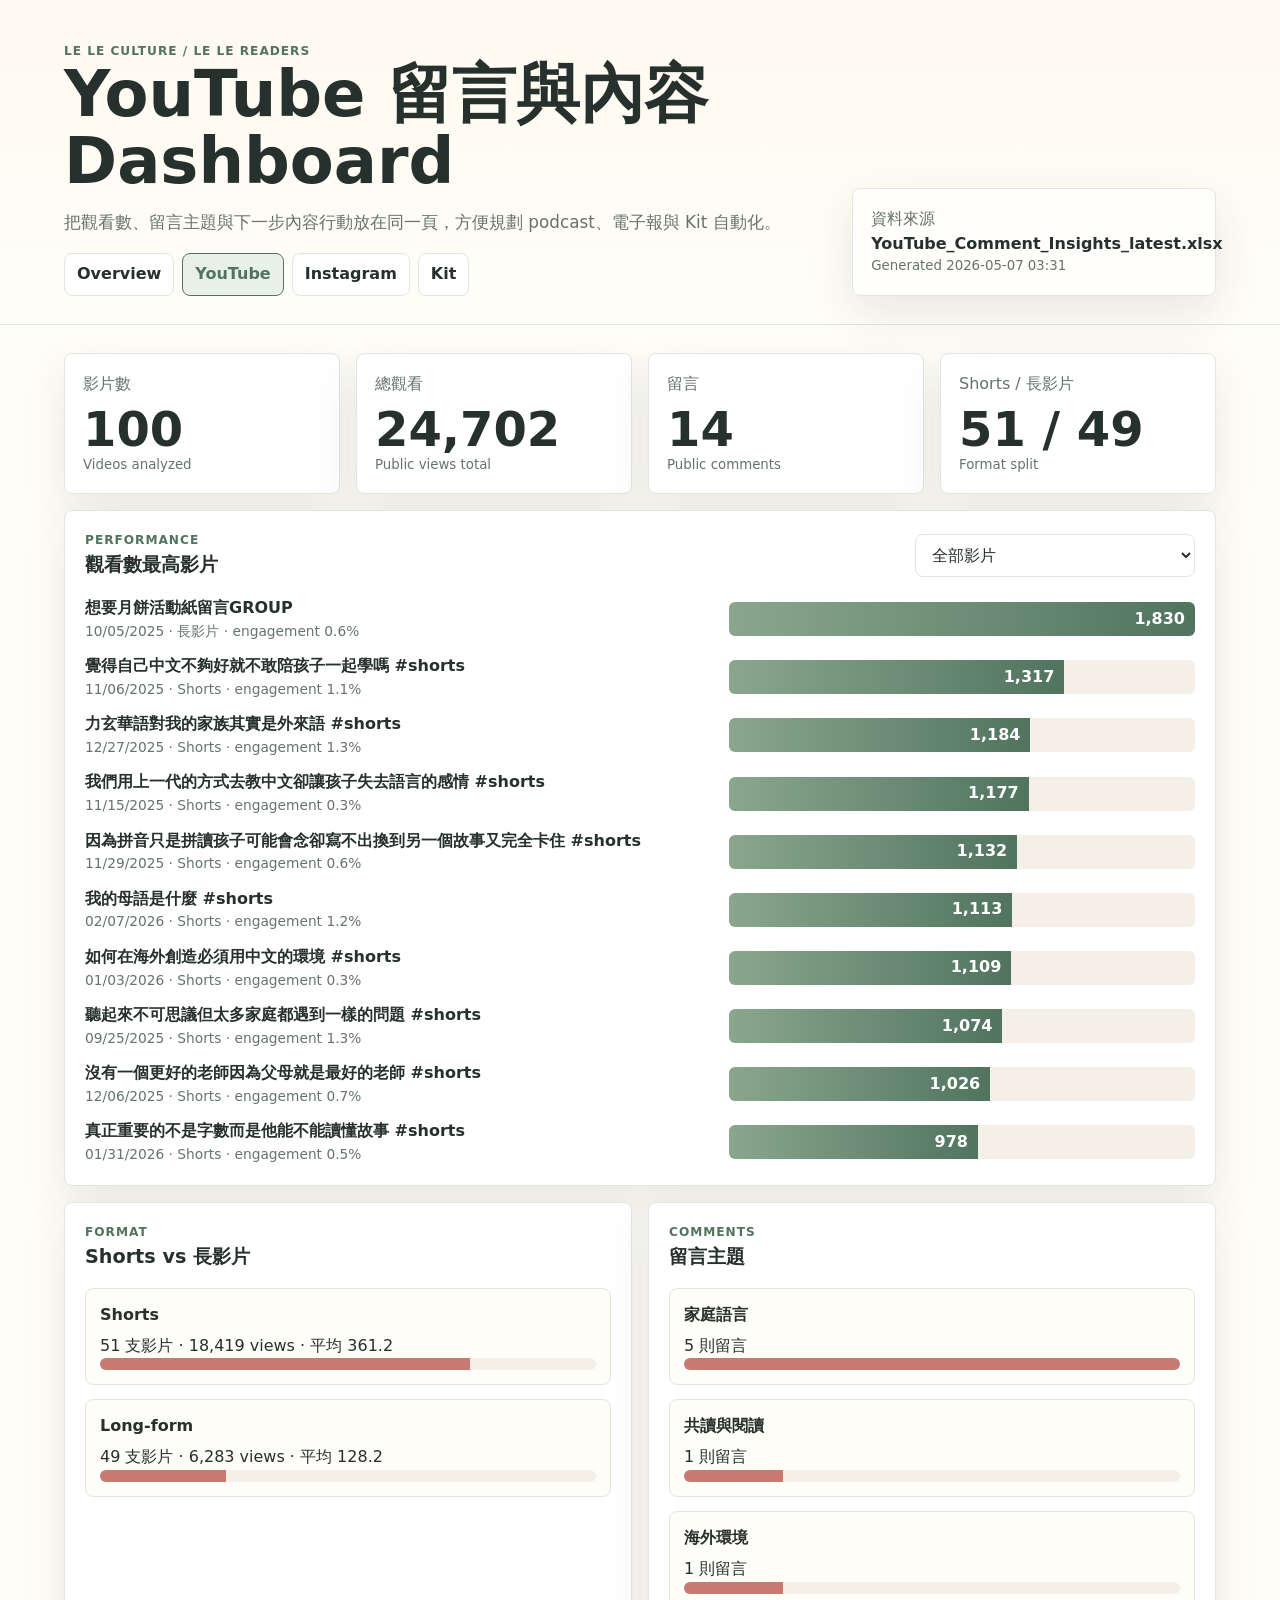
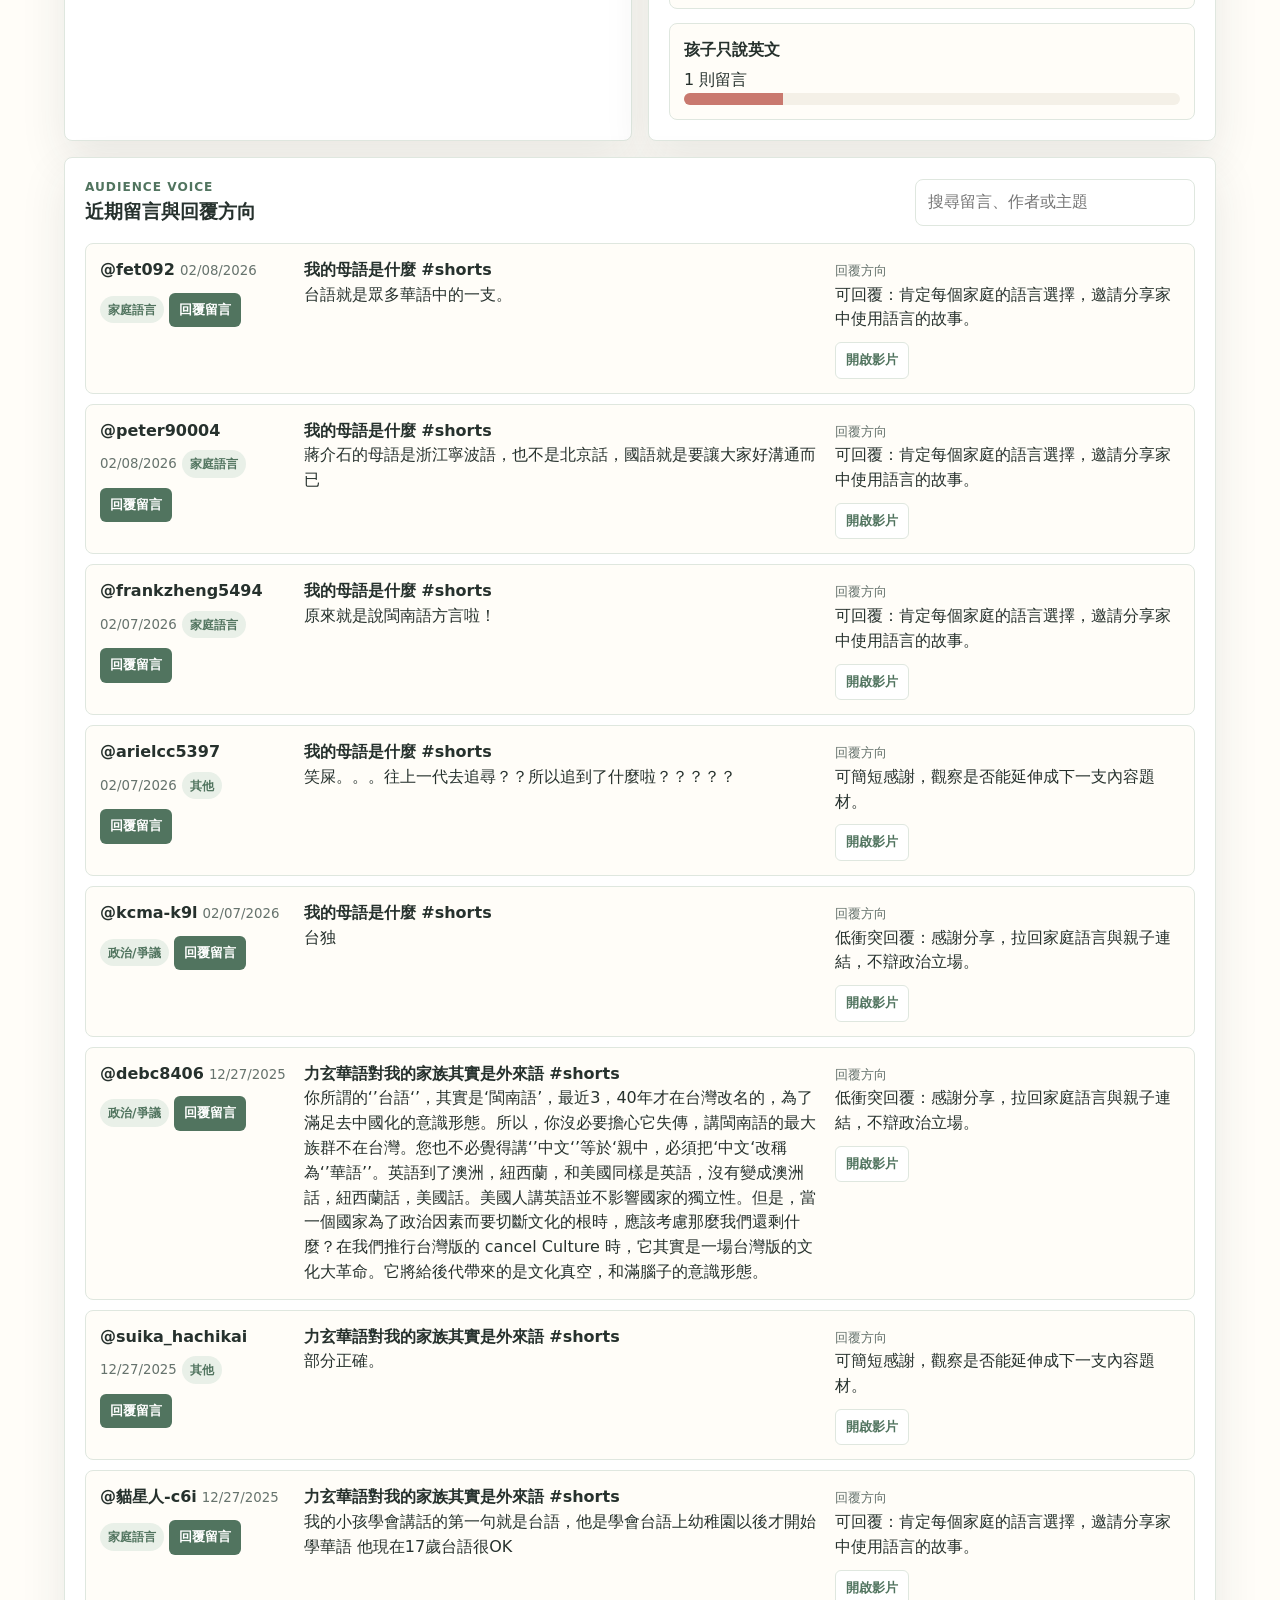
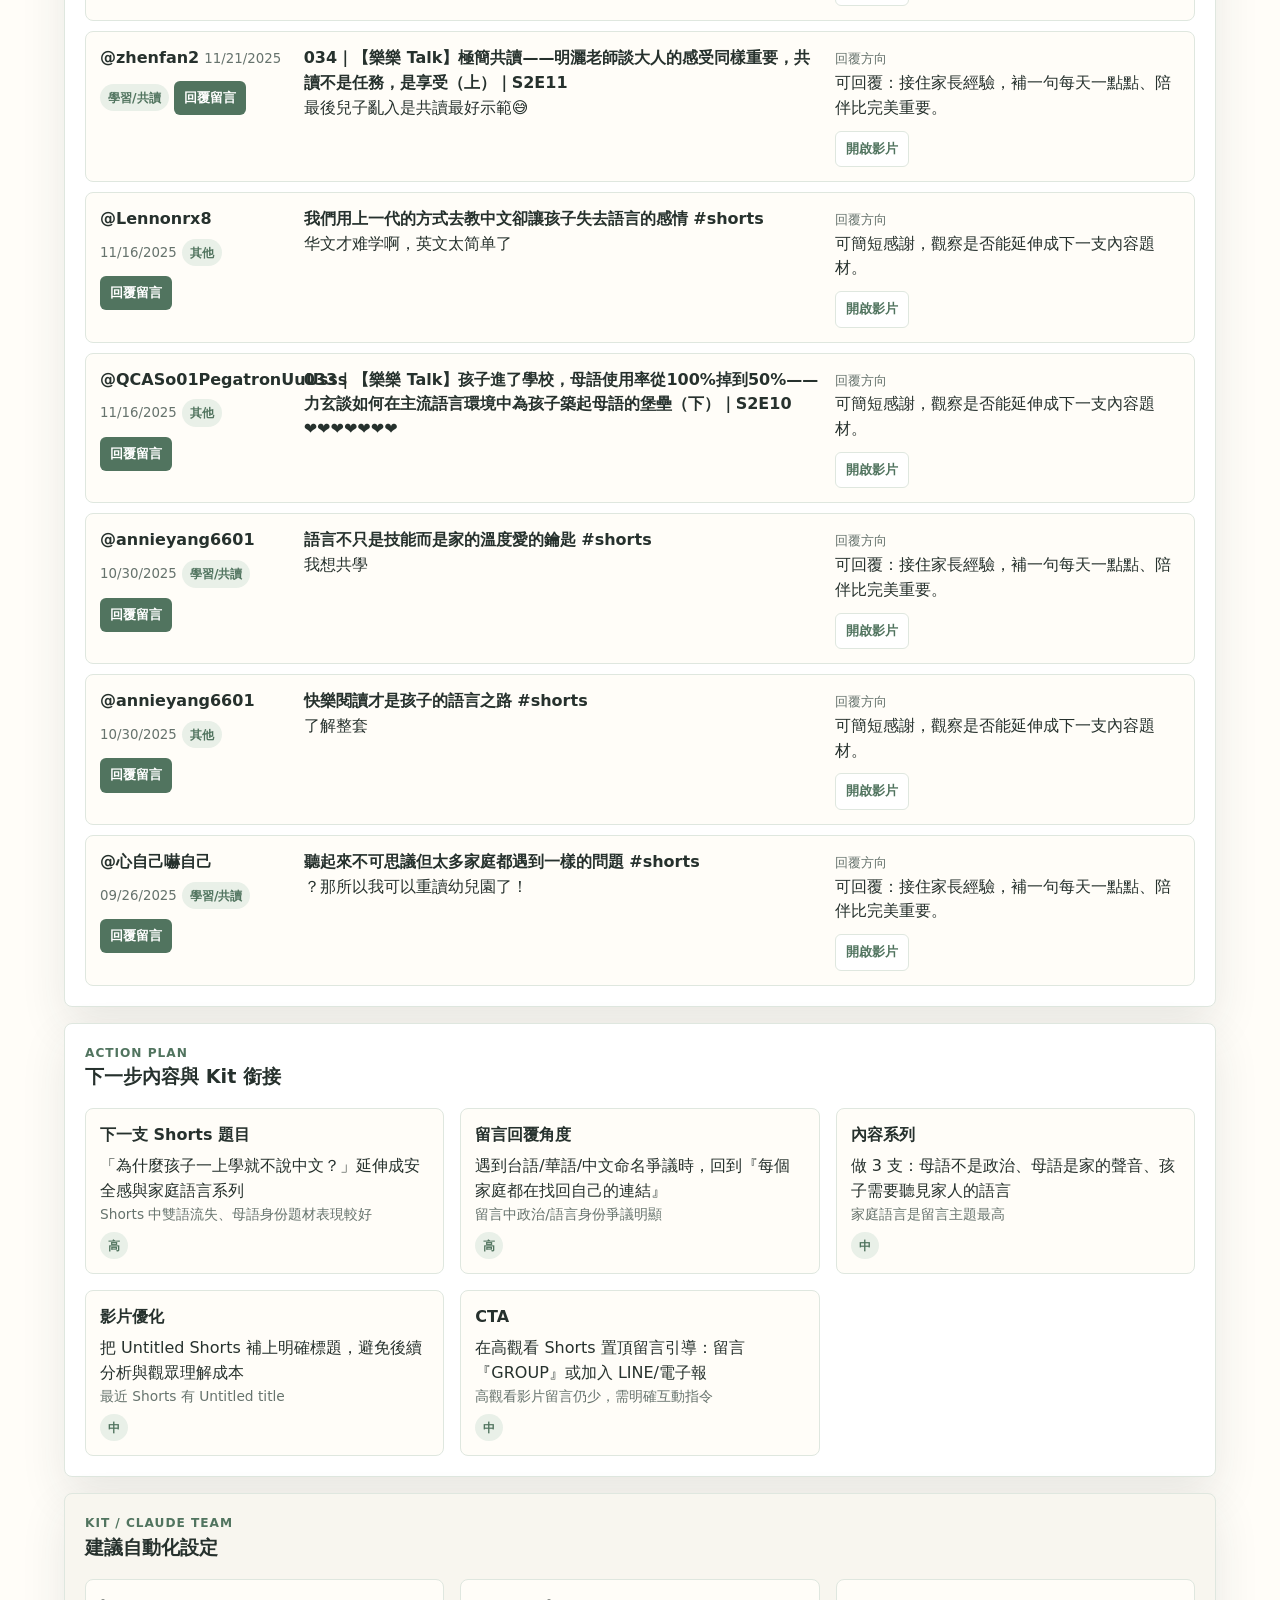
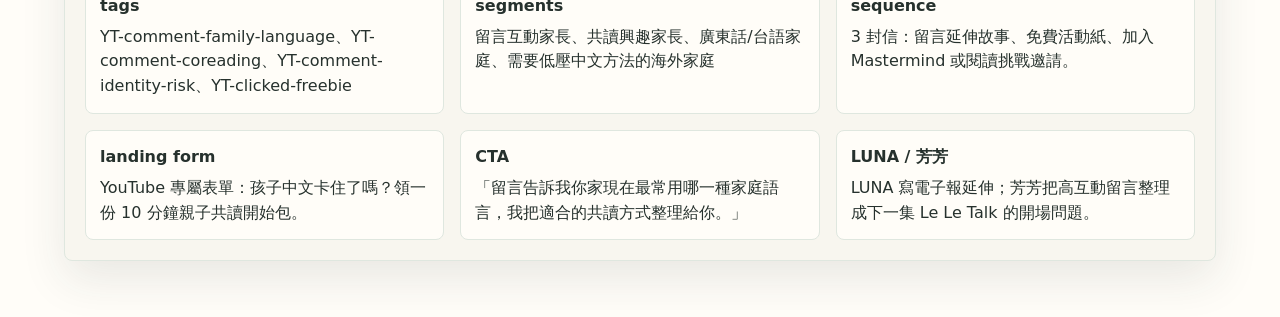
==== youtube.html @ 88800049 "Add growth dashboard pages and Kit integration" ====
<!doctype html>
<html lang="zh-Hant">
  <head>
    <meta charset="utf-8">
    <meta name="viewport" content="width=device-width, initial-scale=1">
    <title>Le Le Culture YouTube Dashboard</title>
    <link rel="stylesheet" href="styles.css">
  </head>
  <body>
    <header class="topbar">
      <div>
        <p class="eyebrow">Le Le Culture / Le Le Readers</p>
        <h1>YouTube 留言與內容 Dashboard</h1>
        <p class="subtitle">把觀看數、留言主題與下一步內容行動放在同一頁，方便規劃 podcast、電子報與 Kit 自動化。</p>
      </div>
      <div class="source-card">
        <span>資料來源</span>
        <strong id="sourceWorkbook">YouTube insights workbook</strong>
        <small id="generatedAt"></small>
      </div>
    </header>

    <main>
      <section class="kpi-grid" aria-label="關鍵數據">
        <article class="kpi"><span>影片數</span><strong id="kpiVideos">0</strong><small>Videos analyzed</small></article>
        <article class="kpi"><span>總觀看</span><strong id="kpiViews">0</strong><small>Public views total</small></article>
        <article class="kpi"><span>留言</span><strong id="kpiComments">0</strong><small>Public comments</small></article>
        <article class="kpi"><span>Shorts / 長影片</span><strong id="kpiFormats">0 / 0</strong><small>Format split</small></article>
      </section>

      <section class="dashboard-grid">
        <article class="panel wide">
          <div class="panel-heading">
            <div>
              <p class="eyebrow">Performance</p>
              <h2>觀看數最高影片</h2>
            </div>
            <select id="formatFilter" aria-label="篩選影片格式">
              <option value="all">全部影片</option>
              <option value="Yes">只看 Shorts</option>
              <option value="No">只看長影片</option>
            </select>
          </div>
          <div id="topVideosChart" class="bar-list"></div>
        </article>

        <article class="panel">
          <div class="panel-heading">
            <div>
              <p class="eyebrow">Format</p>
              <h2>Shorts vs 長影片</h2>
            </div>
          </div>
          <div id="formatChart" class="format-chart"></div>
        </article>

        <article class="panel">
          <div class="panel-heading">
            <div>
              <p class="eyebrow">Comments</p>
              <h2>留言主題</h2>
            </div>
          </div>
          <div id="themeList" class="theme-list"></div>
        </article>

        <article class="panel wide">
          <div class="panel-heading">
            <div>
              <p class="eyebrow">Audience Voice</p>
              <h2>近期留言與回覆方向</h2>
            </div>
            <input id="commentSearch" type="search" placeholder="搜尋留言、作者或主題">
          </div>
          <div id="commentsTable" class="comment-table"></div>
        </article>

        <article class="panel wide">
          <div class="panel-heading">
            <div>
              <p class="eyebrow">Action Plan</p>
              <h2>下一步內容與 Kit 銜接</h2>
            </div>
          </div>
          <div id="actionIdeas" class="ideas-grid"></div>
        </article>

        <article class="panel wide muted-panel">
          <div class="panel-heading">
            <div>
              <p class="eyebrow">Kit / Claude Team</p>
              <h2>建議自動化設定</h2>
            </div>
          </div>
          <div class="automation-grid">
            <div>
              <strong>tags</strong>
              <p>YT-comment-family-language、YT-comment-coreading、YT-comment-identity-risk、YT-clicked-freebie</p>
            </div>
            <div>
              <strong>segments</strong>
              <p>留言互動家長、共讀興趣家長、廣東話/台語家庭、需要低壓中文方法的海外家庭</p>
            </div>
            <div>
              <strong>sequence</strong>
              <p>3 封信：留言延伸故事、免費活動紙、加入 Mastermind 或閱讀挑戰邀請。</p>
            </div>
            <div>
              <strong>landing form</strong>
              <p>YouTube 專屬表單：孩子中文卡住了嗎？領一份 10 分鐘親子共讀開始包。</p>
            </div>
            <div>
              <strong>CTA</strong>
              <p>「留言告訴我你家現在最常用哪一種家庭語言，我把適合的共讀方式整理給你。」</p>
            </div>
            <div>
              <strong>LUNA / 芳芳</strong>
              <p>LUNA 寫電子報延伸；芳芳把高互動留言整理成下一集 Le Le Talk 的開場問題。</p>
            </div>
          </div>
        </article>
      </section>
    </main>

    <script src="data/youtube-dashboard-data.js"></script>
    <script src="app.js"></script>
  </body>
</html>
---- styles.css ----
:root {
  --ink: #26312d;
  --muted: #66736d;
  --line: #dfe7df;
  --paper: #fffdf8;
  --soft: #f4f0e7;
  --green: #51745f;
  --sage: #8aa78e;
  --rose: #c9796f;
  --gold: #d8a34a;
  --blue: #577f9b;
  --shadow: 0 18px 45px rgba(38, 49, 45, 0.1);
}

* {
  box-sizing: border-box;
}

body {
  margin: 0;
  background: var(--paper);
  color: var(--ink);
  font-family: "Inter", "Noto Sans TC", "Microsoft JhengHei", system-ui, sans-serif;
  line-height: 1.55;
}

.topbar {
  display: flex;
  justify-content: space-between;
  gap: 28px;
  padding: 42px clamp(18px, 5vw, 64px) 28px;
  border-bottom: 1px solid var(--line);
  background: linear-gradient(180deg, #fffaf0 0%, #fffdf8 100%);
}

h1,
h2,
p {
  margin: 0;
}

h1 {
  max-width: 820px;
  font-size: clamp(2rem, 5vw, 4.5rem);
  line-height: 1.05;
  letter-spacing: 0;
}

h2 {
  font-size: 1.2rem;
}

.eyebrow {
  color: var(--green);
  font-size: 0.76rem;
  font-weight: 800;
  letter-spacing: 0.08em;
  text-transform: uppercase;
}

.subtitle {
  max-width: 760px;
  margin-top: 14px;
  color: var(--muted);
  font-size: 1.05rem;
}

.dashboard-nav {
  display: flex;
  flex-wrap: wrap;
  gap: 8px;
  margin-top: 18px;
}

.dashboard-nav a {
  display: inline-flex;
  align-items: center;
  min-height: 38px;
  padding: 8px 12px;
  border: 1px solid var(--line);
  border-radius: 8px;
  background: #fff;
  color: var(--ink);
  font-weight: 800;
  text-decoration: none;
}

.dashboard-nav a.active {
  border-color: var(--green);
  background: #e9f0e8;
  color: var(--green);
}

.source-card {
  min-width: min(320px, 100%);
  align-self: flex-end;
  padding: 18px;
  border: 1px solid var(--line);
  border-radius: 8px;
  background: #ffffffb8;
  box-shadow: var(--shadow);
}

.source-card span,
.source-card small {
  display: block;
  color: var(--muted);
}

main {
  padding: 28px clamp(18px, 5vw, 64px) 56px;
}

.kpi-grid,
.dashboard-grid,
.automation-grid,
.ideas-grid {
  display: grid;
  gap: 16px;
}

.kpi-grid {
  grid-template-columns: repeat(4, minmax(0, 1fr));
  margin-bottom: 16px;
}

.kpi,
.panel {
  border: 1px solid var(--line);
  border-radius: 8px;
  background: #fff;
  box-shadow: var(--shadow);
}

.kpi {
  padding: 18px;
}

.kpi span,
.kpi small {
  display: block;
  color: var(--muted);
}

.kpi strong {
  display: block;
  margin: 8px 0 2px;
  font-size: clamp(1.8rem, 4vw, 3rem);
  line-height: 1;
}

.dashboard-grid {
  grid-template-columns: repeat(2, minmax(0, 1fr));
}

.panel {
  padding: 20px;
  min-width: 0;
}

.panel.wide {
  grid-column: 1 / -1;
}

.panel-heading {
  display: flex;
  align-items: center;
  justify-content: space-between;
  gap: 16px;
  margin-bottom: 16px;
}

select,
input {
  width: min(280px, 100%);
  border: 1px solid var(--line);
  border-radius: 8px;
  background: #fff;
  color: var(--ink);
  font: inherit;
  padding: 10px 12px;
}

.bar-list {
  display: grid;
  gap: 12px;
}

.bar-row {
  display: grid;
  grid-template-columns: minmax(180px, 1fr) minmax(140px, 42%);
  gap: 14px;
  align-items: center;
}

.video-title {
  color: var(--ink);
  font-weight: 700;
  text-decoration: none;
}

.video-meta {
  color: var(--muted);
  font-size: 0.86rem;
}

.bar-track {
  height: 34px;
  overflow: hidden;
  border-radius: 6px;
  background: var(--soft);
}

.bar-fill {
  display: flex;
  align-items: center;
  justify-content: flex-end;
  min-width: 44px;
  height: 100%;
  padding-right: 10px;
  color: #fff;
  font-weight: 800;
  background: linear-gradient(90deg, var(--sage), var(--green));
}

.format-chart,
.theme-list {
  display: grid;
  gap: 14px;
}

.format-item,
.theme-item,
.idea-card,
.automation-grid div {
  padding: 14px;
  border: 1px solid var(--line);
  border-radius: 8px;
  background: #fffdf8;
}

.format-item strong,
.theme-item strong,
.idea-card strong,
.automation-grid strong {
  display: block;
  margin-bottom: 6px;
}

.progress {
  height: 12px;
  overflow: hidden;
  border-radius: 999px;
  background: var(--soft);
}

.progress span {
  display: block;
  height: 100%;
  background: var(--rose);
}

.comment-table {
  display: grid;
  gap: 10px;
}

.comment-row {
  display: grid;
  grid-template-columns: minmax(110px, 0.55fr) minmax(220px, 1.5fr) minmax(180px, 1fr);
  gap: 14px;
  padding: 14px;
  border: 1px solid var(--line);
  border-radius: 8px;
  background: #fffdf8;
}

.comment-row small {
  color: var(--muted);
}

.pill {
  display: inline-flex;
  width: fit-content;
  margin-top: 7px;
  padding: 4px 8px;
  border-radius: 999px;
  background: #e9f0e8;
  color: var(--green);
  font-size: 0.78rem;
  font-weight: 800;
}

.reply-link,
.secondary-link {
  display: inline-flex;
  width: fit-content;
  margin-top: 10px;
  padding: 7px 10px;
  border-radius: 6px;
  font-size: 0.82rem;
  font-weight: 800;
  text-decoration: none;
}

.reply-link {
  background: var(--green);
  color: #fff;
}

.secondary-link {
  border: 1px solid var(--line);
  color: var(--green);
  background: #fff;
}

.ideas-grid,
.automation-grid {
  grid-template-columns: repeat(3, minmax(0, 1fr));
}

.ideas-grid.single-column {
  grid-template-columns: 1fr;
}

.muted-panel {
  background: #f8f6ef;
}

.empty-state {
  padding: 14px;
  border: 1px dashed var(--line);
  border-radius: 8px;
  color: var(--muted);
  background: #fffdf8;
}

@media (max-width: 900px) {
  .topbar,
  .panel-heading {
    flex-direction: column;
    align-items: stretch;
  }

  .source-card {
    align-self: stretch;
  }

  .kpi-grid,
  .dashboard-grid,
  .ideas-grid,
  .automation-grid {
    grid-template-columns: 1fr;
  }

  .bar-row,
  .comment-row {
    grid-template-columns: 1fr;
  }
}
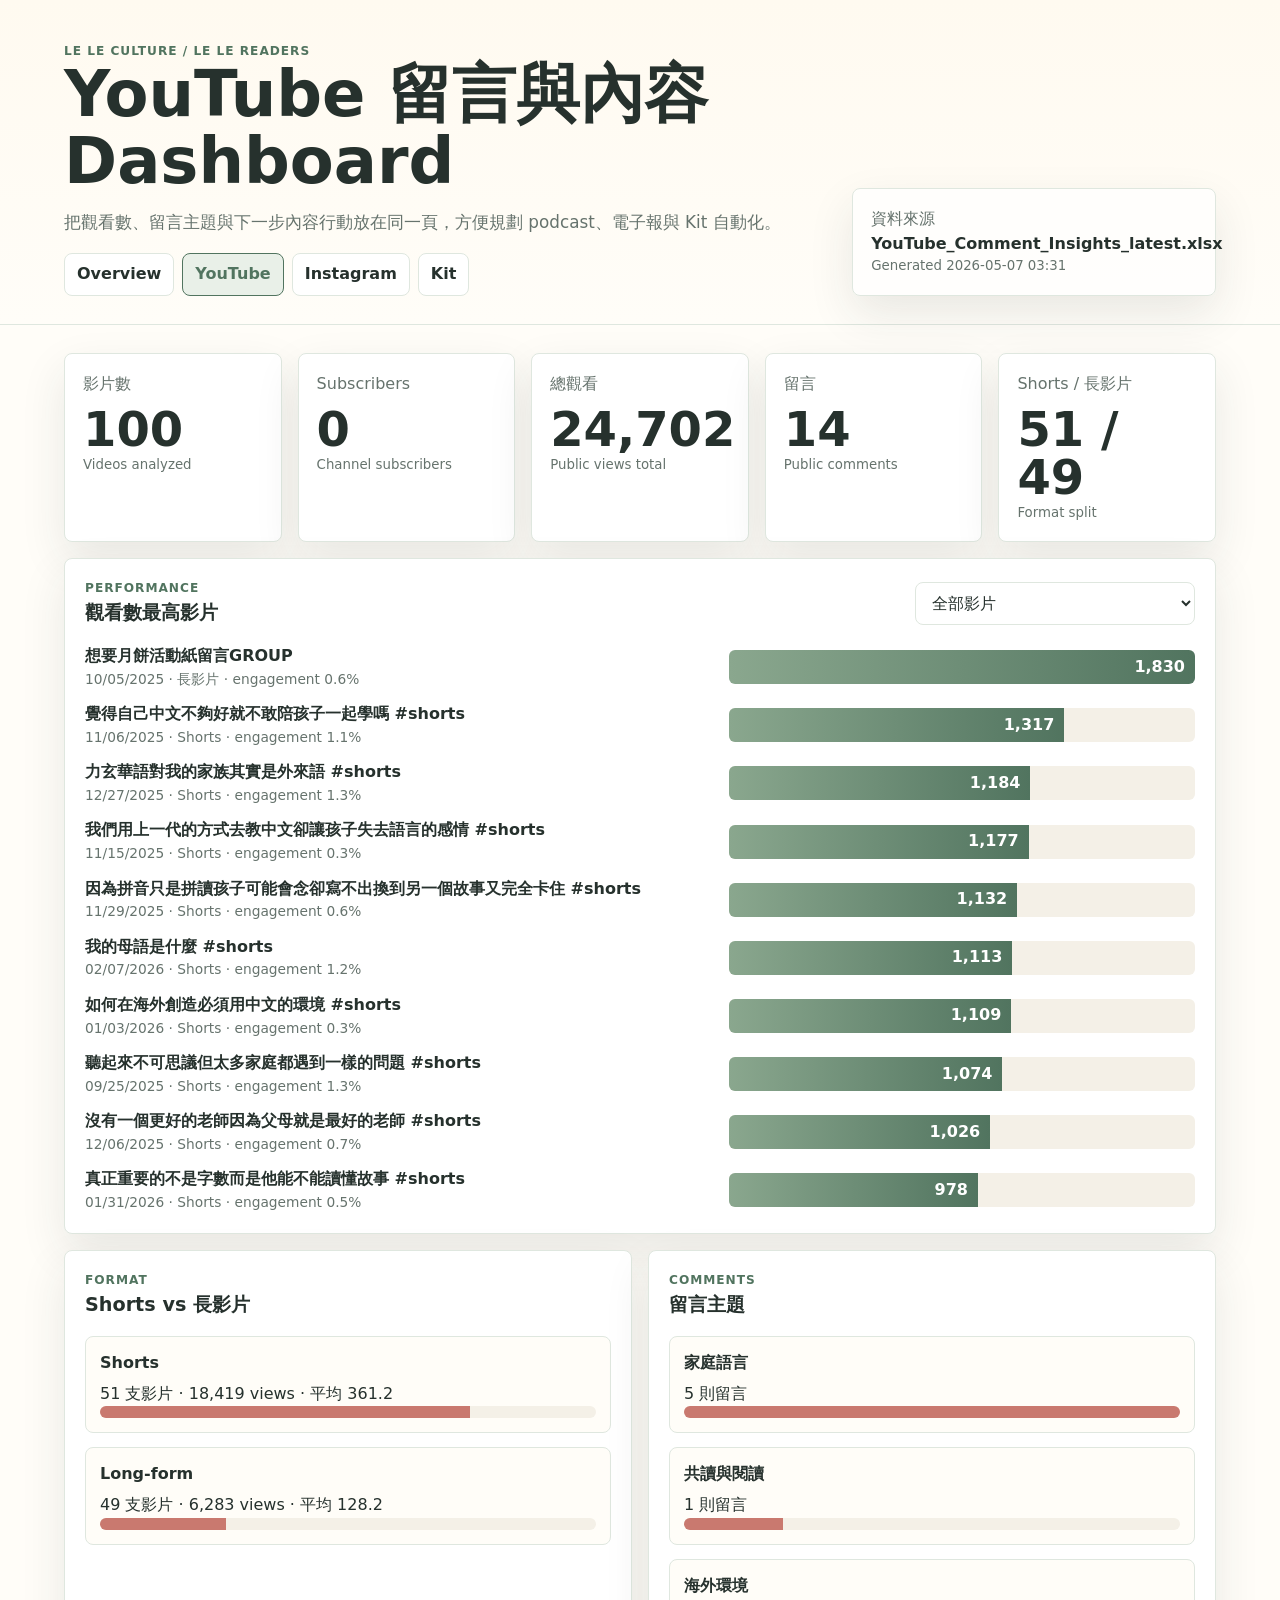
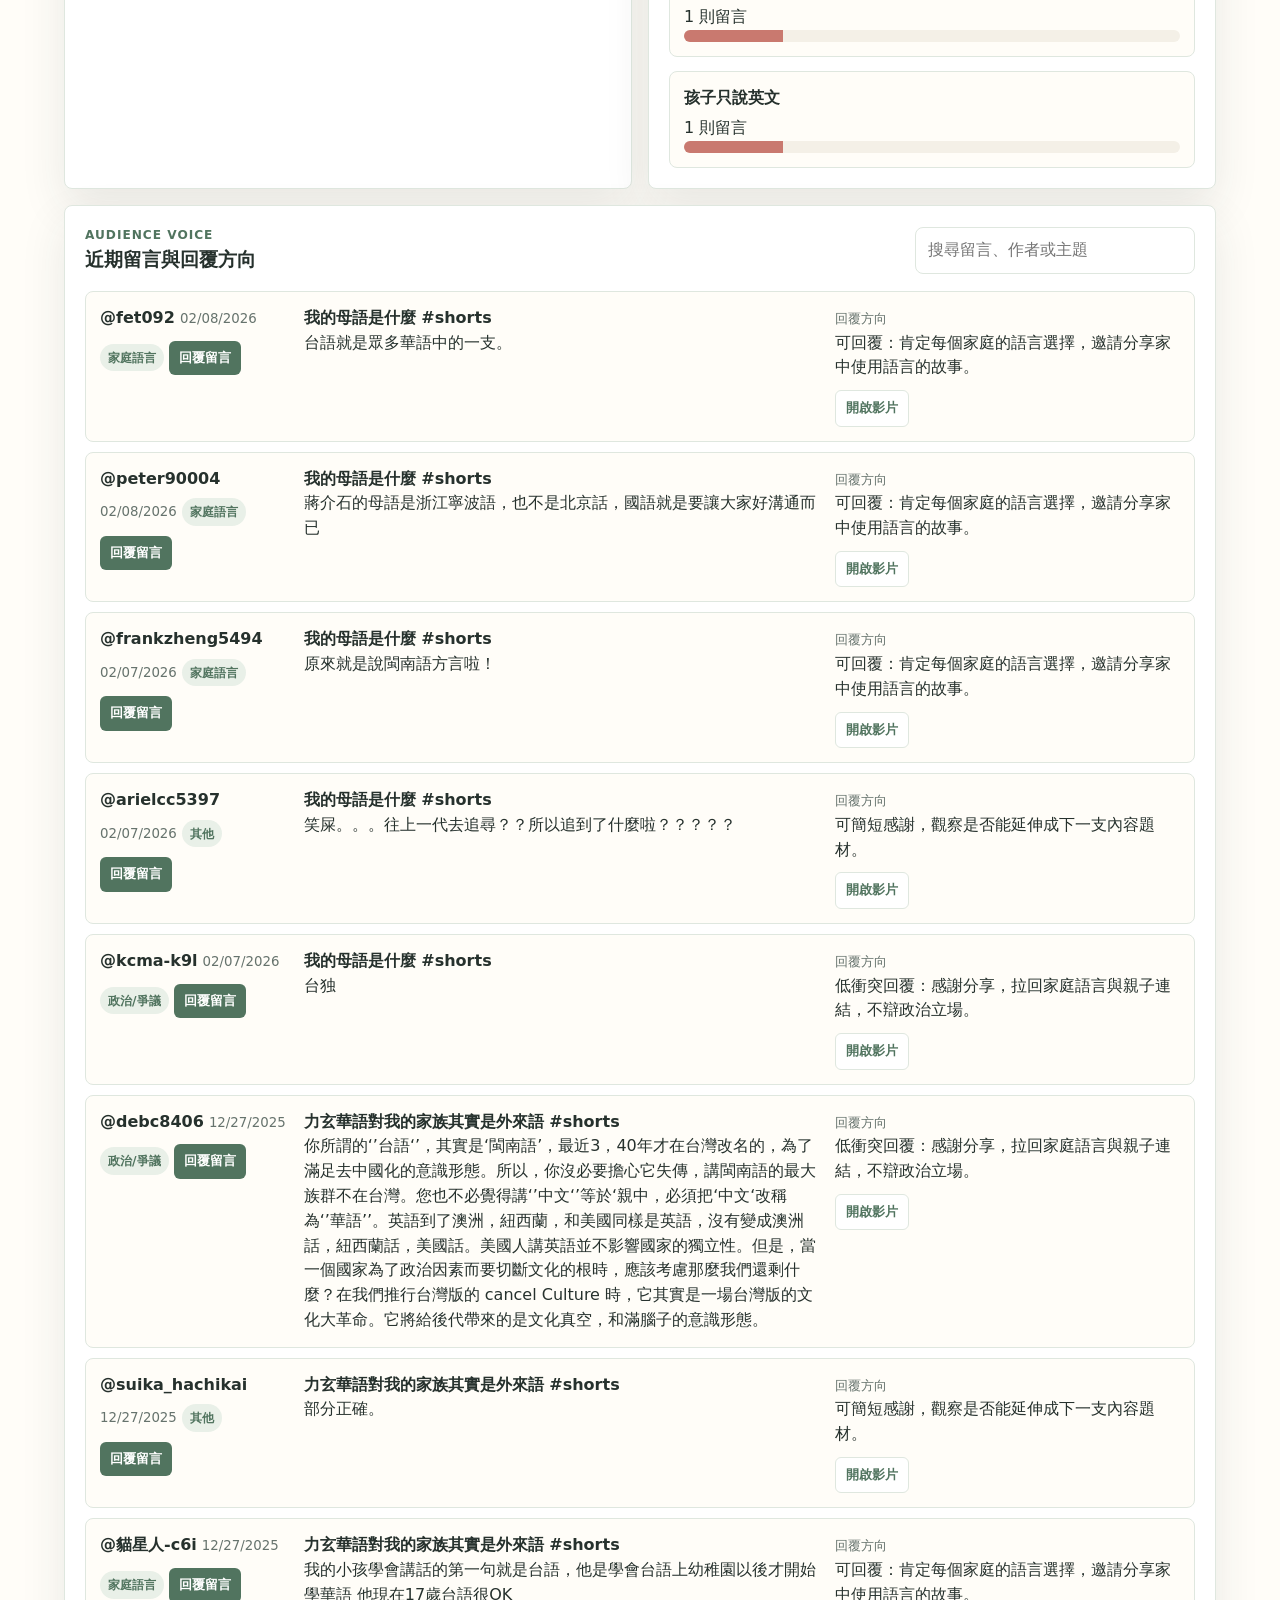
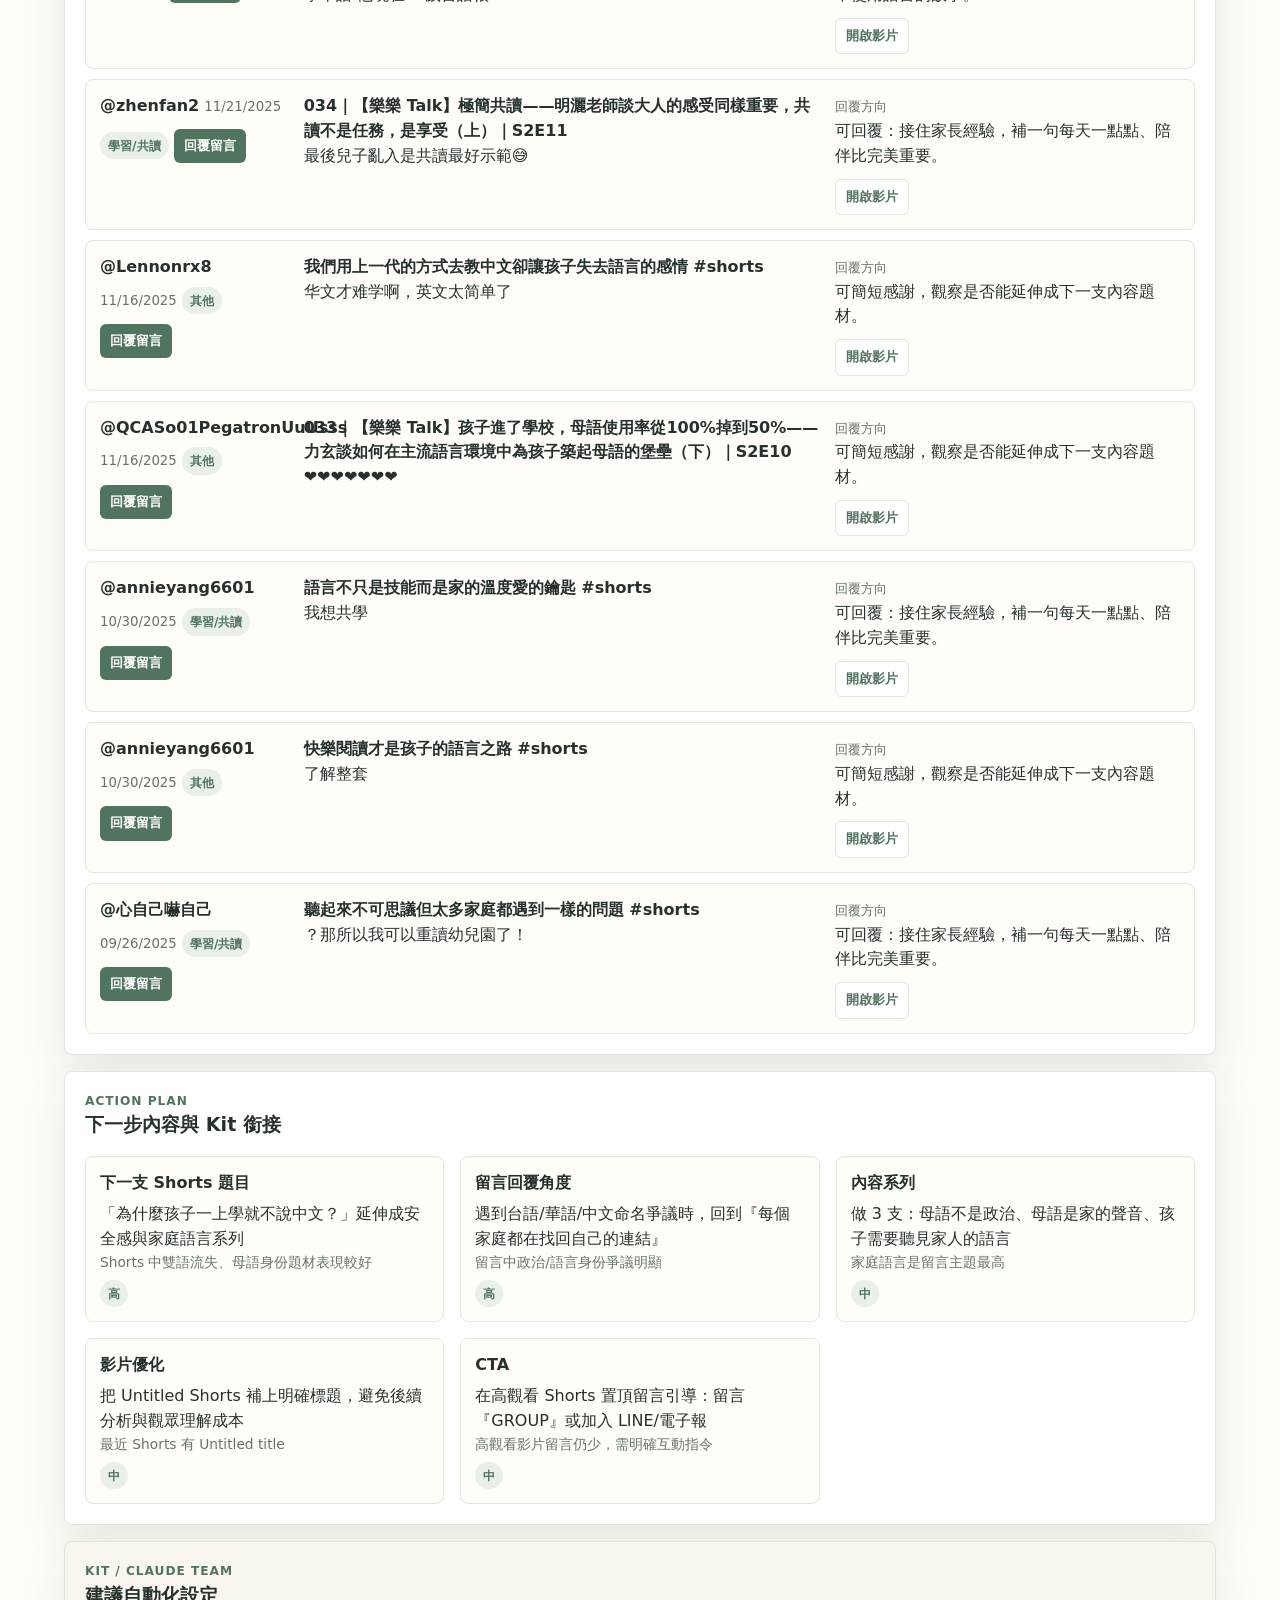
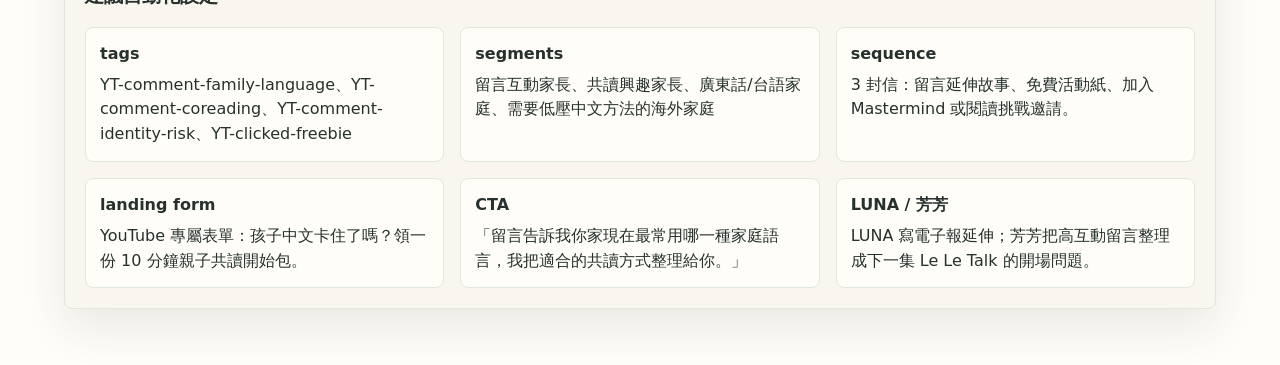
==== commit 2e0f790d: "Add YouTube subscriber KPI" ====
--- a/youtube.html
+++ b/youtube.html
@@ -23,6 +23,7 @@
     <main>
       <section class="kpi-grid" aria-label="關鍵數據">
         <article class="kpi"><span>影片數</span><strong id="kpiVideos">0</strong><small>Videos analyzed</small></article>
+        <article class="kpi"><span>Subscribers</span><strong id="kpiSubscribers">0</strong><small>Channel subscribers</small></article>
         <article class="kpi"><span>總觀看</span><strong id="kpiViews">0</strong><small>Public views total</small></article>
         <article class="kpi"><span>留言</span><strong id="kpiComments">0</strong><small>Public comments</small></article>
         <article class="kpi"><span>Shorts / 長影片</span><strong id="kpiFormats">0 / 0</strong><small>Format split</small></article>
--- a/styles.css
+++ b/styles.css
@@ -120,7 +120,7 @@
 }
 
 .kpi-grid {
-  grid-template-columns: repeat(4, minmax(0, 1fr));
+  grid-template-columns: repeat(auto-fit, minmax(180px, 1fr));
   margin-bottom: 16px;
 }
 
